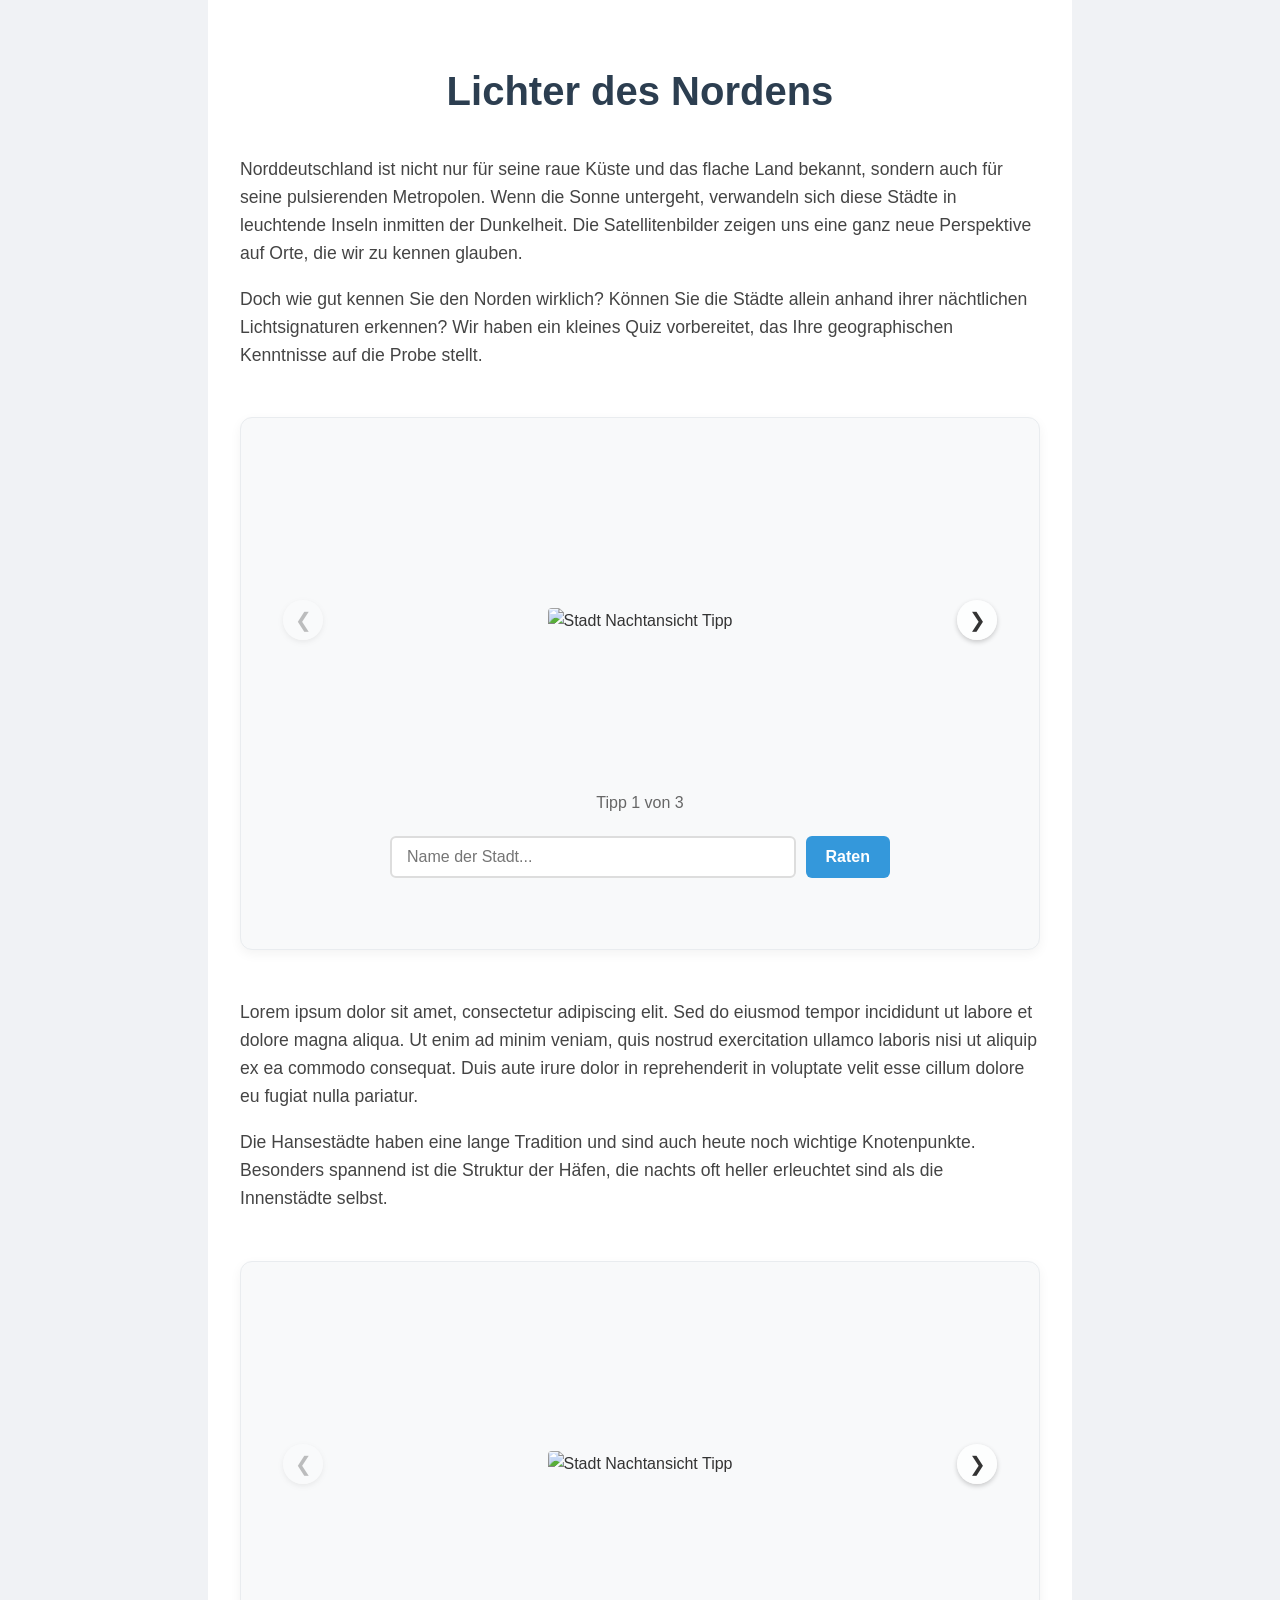
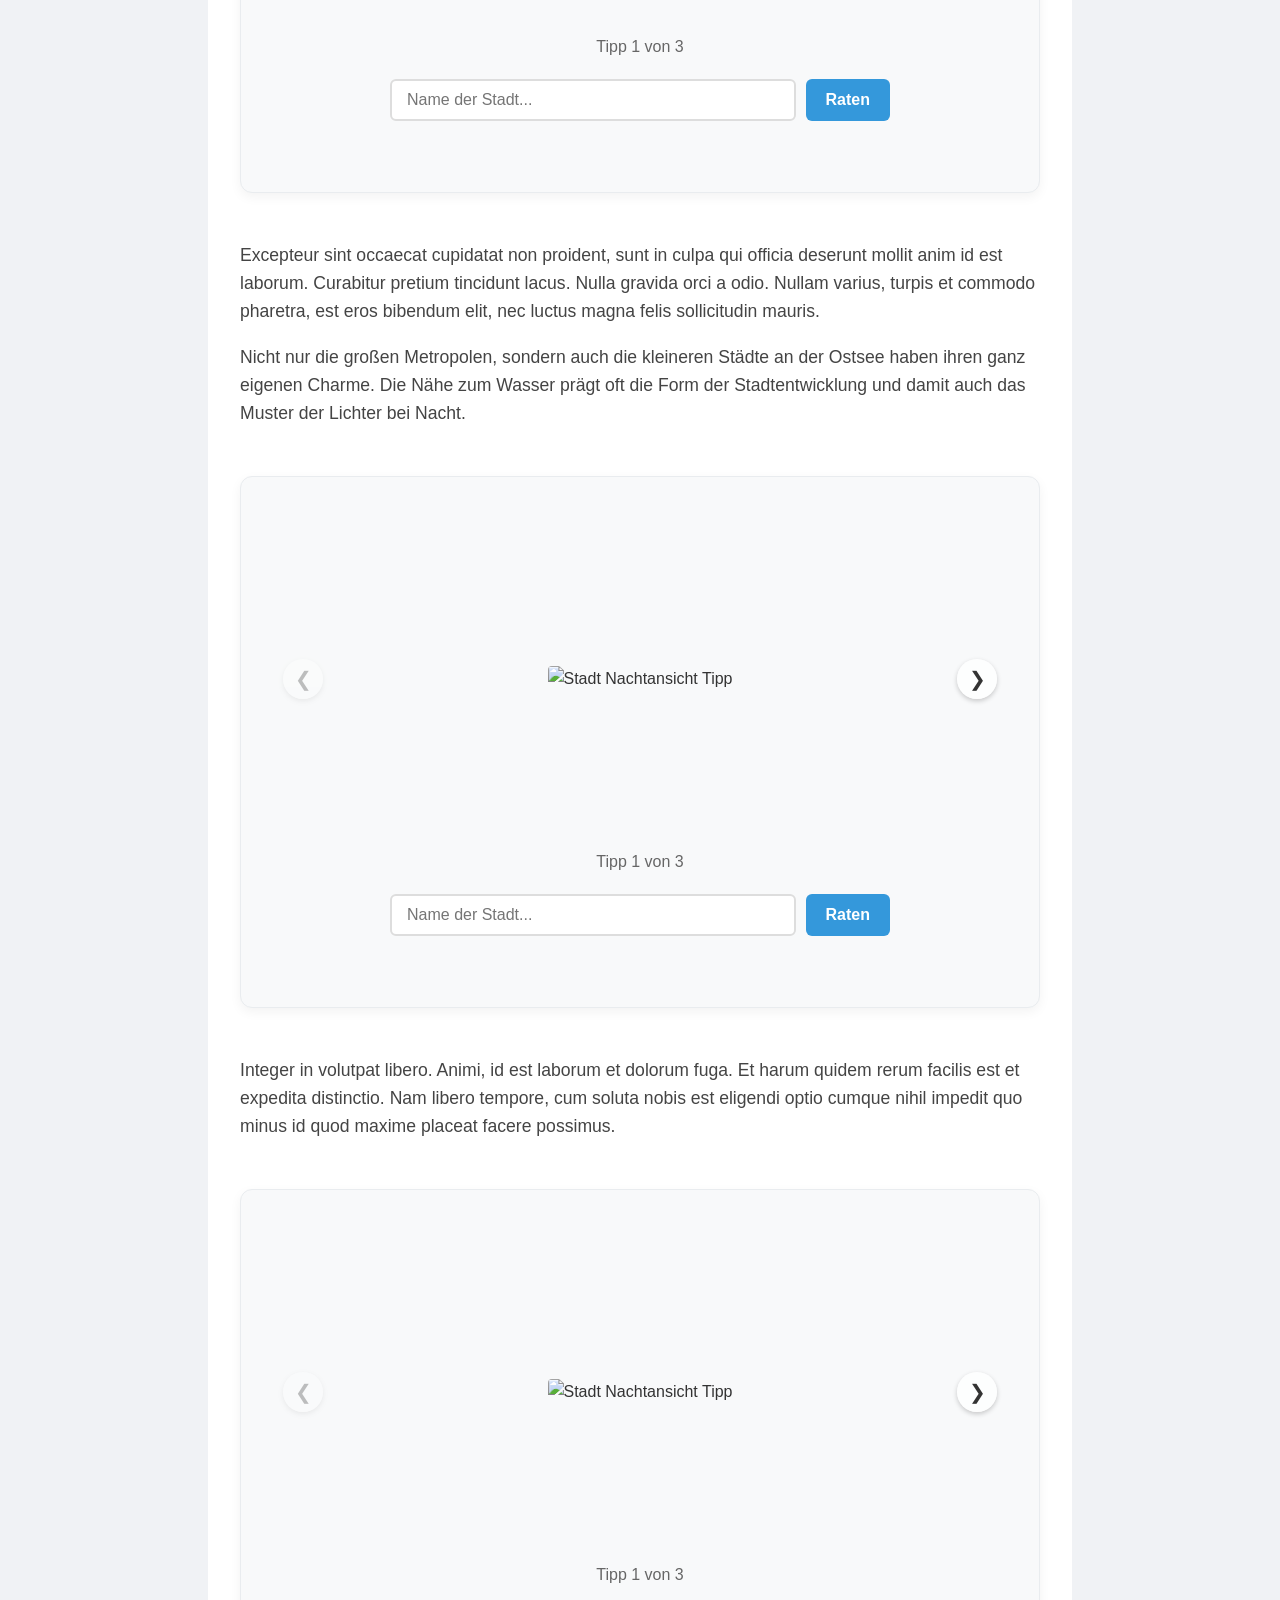
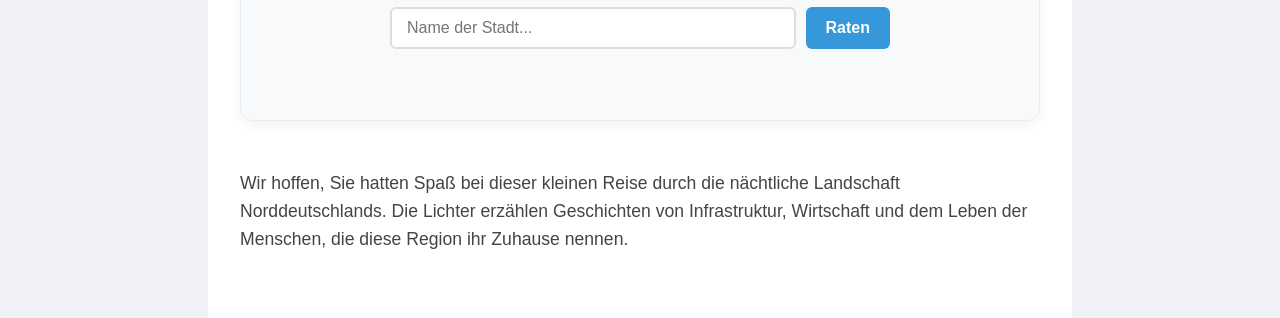
==== docs/index.html @ fc3cdef6 "quiz" ====
<!DOCTYPE html>
<html lang="de">
  <head>
    <meta charset="UTF-8" />
    <meta name="viewport" content="width=device-width, initial-scale=1.0" />
    <title>Norddeutschland bei Nacht: Ein Quiz</title>
    <link rel="stylesheet" href="quiz.css" />
  </head>
  <body>
    <div class="article-container">
      <h1 class="article-title">Lichter des Nordens</h1>

      <div class="article-text">
        <p>
          Norddeutschland ist nicht nur für seine raue Küste und das flache Land
          bekannt, sondern auch für seine pulsierenden Metropolen. Wenn die
          Sonne untergeht, verwandeln sich diese Städte in leuchtende Inseln
          inmitten der Dunkelheit. Die Satellitenbilder zeigen uns eine ganz
          neue Perspektive auf Orte, die wir zu kennen glauben.
        </p>
        <p>
          Doch wie gut kennen Sie den Norden wirklich? Können Sie die Städte
          allein anhand ihrer nächtlichen Lichtsignaturen erkennen? Wir haben
          ein kleines Quiz vorbereitet, das Ihre geographischen Kenntnisse auf
          die Probe stellt.
        </p>
      </div>

      <!-- Quiz 1: Bremen -->
      <div id="quiz-bremen" class="quiz-wrapper"></div>

      <div class="article-text">
        <p>
          Lorem ipsum dolor sit amet, consectetur adipiscing elit. Sed do
          eiusmod tempor incididunt ut labore et dolore magna aliqua. Ut enim ad
          minim veniam, quis nostrud exercitation ullamco laboris nisi ut
          aliquip ex ea commodo consequat. Duis aute irure dolor in
          reprehenderit in voluptate velit esse cillum dolore eu fugiat nulla
          pariatur.
        </p>
        <p>
          Die Hansestädte haben eine lange Tradition und sind auch heute noch
          wichtige Knotenpunkte. Besonders spannend ist die Struktur der Häfen,
          die nachts oft heller erleuchtet sind als die Innenstädte selbst.
        </p>
      </div>

      <!-- Quiz 2: Hamburg -->
      <div id="quiz-hamburg" class="quiz-wrapper"></div>

      <div class="article-text">
        <p>
          Excepteur sint occaecat cupidatat non proident, sunt in culpa qui
          officia deserunt mollit anim id est laborum. Curabitur pretium
          tincidunt lacus. Nulla gravida orci a odio. Nullam varius, turpis et
          commodo pharetra, est eros bibendum elit, nec luctus magna felis
          sollicitudin mauris.
        </p>
        <p>
          Nicht nur die großen Metropolen, sondern auch die kleineren Städte an
          der Ostsee haben ihren ganz eigenen Charme. Die Nähe zum Wasser prägt
          oft die Form der Stadtentwicklung und damit auch das Muster der
          Lichter bei Nacht.
        </p>
      </div>

      <!-- Quiz 3: Lübeck -->
      <div id="quiz-luebeck" class="quiz-wrapper"></div>

      <div class="article-text">
        <p>
          Integer in volutpat libero. Animi, id est laborum et dolorum fuga. Et
          harum quidem rerum facilis est et expedita distinctio. Nam libero
          tempore, cum soluta nobis est eligendi optio cumque nihil impedit quo
          minus id quod maxime placeat facere possimus.
        </p>
      </div>

      <!-- Quiz 4: Kiel -->
      <div id="quiz-kiel" class="quiz-wrapper"></div>

      <div class="article-text">
        <p>
          Wir hoffen, Sie hatten Spaß bei dieser kleinen Reise durch die
          nächtliche Landschaft Norddeutschlands. Die Lichter erzählen
          Geschichten von Infrastruktur, Wirtschaft und dem Leben der Menschen,
          die diese Region ihr Zuhause nennen.
        </p>
      </div>
    </div>

    <script src="quiz.js"></script>
    <script>
      // Initialize quizzes
      document.addEventListener("DOMContentLoaded", () => {
        // Bremen
        new CityQuiz("quiz-bremen", "Bremen", [
          "https://raw.githubusercontent.com/RobinKohrs/nightlights/refs/heads/main/graphic_output/bremen/bremen_0.png",
          "https://raw.githubusercontent.com/RobinKohrs/nightlights/refs/heads/main/graphic_output/bremen/bremen_1.png",
          "https://raw.githubusercontent.com/RobinKohrs/nightlights/refs/heads/main/graphic_output/bremen/bremen_2.png",
        ]);

        // Hamburg
        new CityQuiz("quiz-hamburg", "Hamburg", [
          "https://raw.githubusercontent.com/RobinKohrs/nightlights/refs/heads/main/graphic_output/hamburg/hamburg_0.png",
          "https://raw.githubusercontent.com/RobinKohrs/nightlights/refs/heads/main/graphic_output/hamburg/hamburg_1.png",
          "https://raw.githubusercontent.com/RobinKohrs/nightlights/refs/heads/main/graphic_output/hamburg/hamburg_2.png",
        ]);

        // Lübeck
        new CityQuiz("quiz-luebeck", "Lübeck", [
          "https://raw.githubusercontent.com/RobinKohrs/nightlights/refs/heads/main/graphic_output/lübeck/lübeck_0.png",
          "https://raw.githubusercontent.com/RobinKohrs/nightlights/refs/heads/main/graphic_output/lübeck/lübeck_1.png",
          "https://raw.githubusercontent.com/RobinKohrs/nightlights/refs/heads/main/graphic_output/lübeck/lübeck_2.png",
        ]);

        // Kiel
        new CityQuiz("quiz-kiel", "Kiel", [
          "https://raw.githubusercontent.com/RobinKohrs/nightlights/refs/heads/main/graphic_output/kiel/kiel_0.png",
          "https://raw.githubusercontent.com/RobinKohrs/nightlights/refs/heads/main/graphic_output/kiel/kiel_1.png",
          "https://raw.githubusercontent.com/RobinKohrs/nightlights/refs/heads/main/graphic_output/kiel/kiel_2.png",
        ]);
      });
    </script>
  </body>
</html>
---- docs/quiz.css ----
body {
    font-family: -apple-system, BlinkMacSystemFont, "Segoe UI", Roboto, Helvetica, Arial, sans-serif;
    background-color: #f0f2f5;
    margin: 0;
    color: #333;
    line-height: 1.6;
}

/* Article Layout */
.article-container {
    max-width: 800px;
    margin: 0 auto;
    padding: 2rem;
    background: white;
    min-height: 100vh;
}

h1.article-title {
    font-size: 2.5rem;
    color: #2c3e50;
    margin-bottom: 2rem;
    text-align: center;
}

.article-text {
    margin: 2rem 0;
    font-size: 1.1rem;
    color: #444;
}

/* Quiz Component */
.quiz-wrapper {
    margin: 3rem 0;
    background: #f8f9fa;
    padding: 2rem;
    border-radius: 12px;
    box-shadow: 0 4px 12px rgba(0, 0, 0, 0.05);
    text-align: center;
    border: 1px solid #e9ecef;
}

.quiz-inner h3 {
    margin-top: 0;
    color: #2c3e50;
}

.image-container {
    margin: 20px auto;
    position: relative;
    min-height: 300px;
    display: flex;
    justify-content: center;
    align-items: center;
    border-radius: 8px;
    overflow: hidden;
}

.city-image {
    max-width: 100%;
    max-height: 400px;
    border-radius: 4px;
    transition: opacity 0.3s ease;
}

/* Navigation Arrows */
.nav-arrow {
    position: absolute;
    top: 50%;
    transform: translateY(-50%);
    background: rgba(255, 255, 255, 0.8);
    border: none;
    border-radius: 50%;
    width: 40px;
    height: 40px;
    font-size: 20px;
    color: #333;
    cursor: pointer;
    box-shadow: 0 2px 5px rgba(0,0,0,0.2);
    display: flex;
    align-items: center;
    justify-content: center;
    transition: background-color 0.2s, transform 0.1s;
    z-index: 5;
}

.nav-arrow:hover {
    background: white;
    transform: translateY(-50%) scale(1.1);
}

.nav-arrow:active {
    transform: translateY(-50%) scale(0.95);
}

.prev-hint-btn {
    left: 10px;
}

.next-hint-btn {
    right: 10px;
}

.hint-counter {
    margin: 10px 0 20px;
    color: #666;
    font-weight: 500;
}

.controls {
    display: flex;
    flex-direction: column;
    gap: 15px;
    align-items: center;
    max-width: 500px;
    margin: 0 auto;
}

.input-group {
    display: flex;
    gap: 10px;
    justify-content: center;
    width: 100%;
}

.input-wrapper {
    position: relative;
    flex-grow: 1;
}

input[type="text"].guess-input {
    padding: 10px 15px;
    border: 2px solid #ddd;
    border-radius: 6px;
    font-size: 16px;
    width: 100%;
    box-sizing: border-box;
}

.suggestions-list {
    position: absolute;
    top: 100%;
    left: 0;
    right: 0;
    background: white;
    border: 1px solid #ddd;
    border-top: none;
    border-radius: 0 0 6px 6px;
    list-style: none;
    padding: 0;
    margin: 0;
    z-index: 10;
    box-shadow: 0 4px 6px rgba(0, 0, 0, 0.1);
    max-height: 200px;
    overflow-y: auto;
    text-align: left;
}

.suggestion-item {
    padding: 10px 15px;
    cursor: pointer;
    border-bottom: 1px solid #eee;
}

.suggestion-item:last-child {
    border-bottom: none;
}

.suggestion-item:hover, .suggestion-active {
    background-color: #f5f5f5;
}

button.primary {
    padding: 10px 20px;
    border: none;
    border-radius: 6px;
    font-size: 16px;
    cursor: pointer;
    transition: background-color 0.2s;
    font-weight: 600;
    background-color: #3498db;
    color: white;
}

button.primary:hover {
    background-color: #2980b9;
}

button.primary:disabled {
    background-color: #95a5a6;
    cursor: not-allowed;
}

.feedback {
    margin-top: 15px;
    font-weight: bold;
    min-height: 24px;
}

.success {
    color: #27ae60;
}

.error {
    color: #c0392b;
}
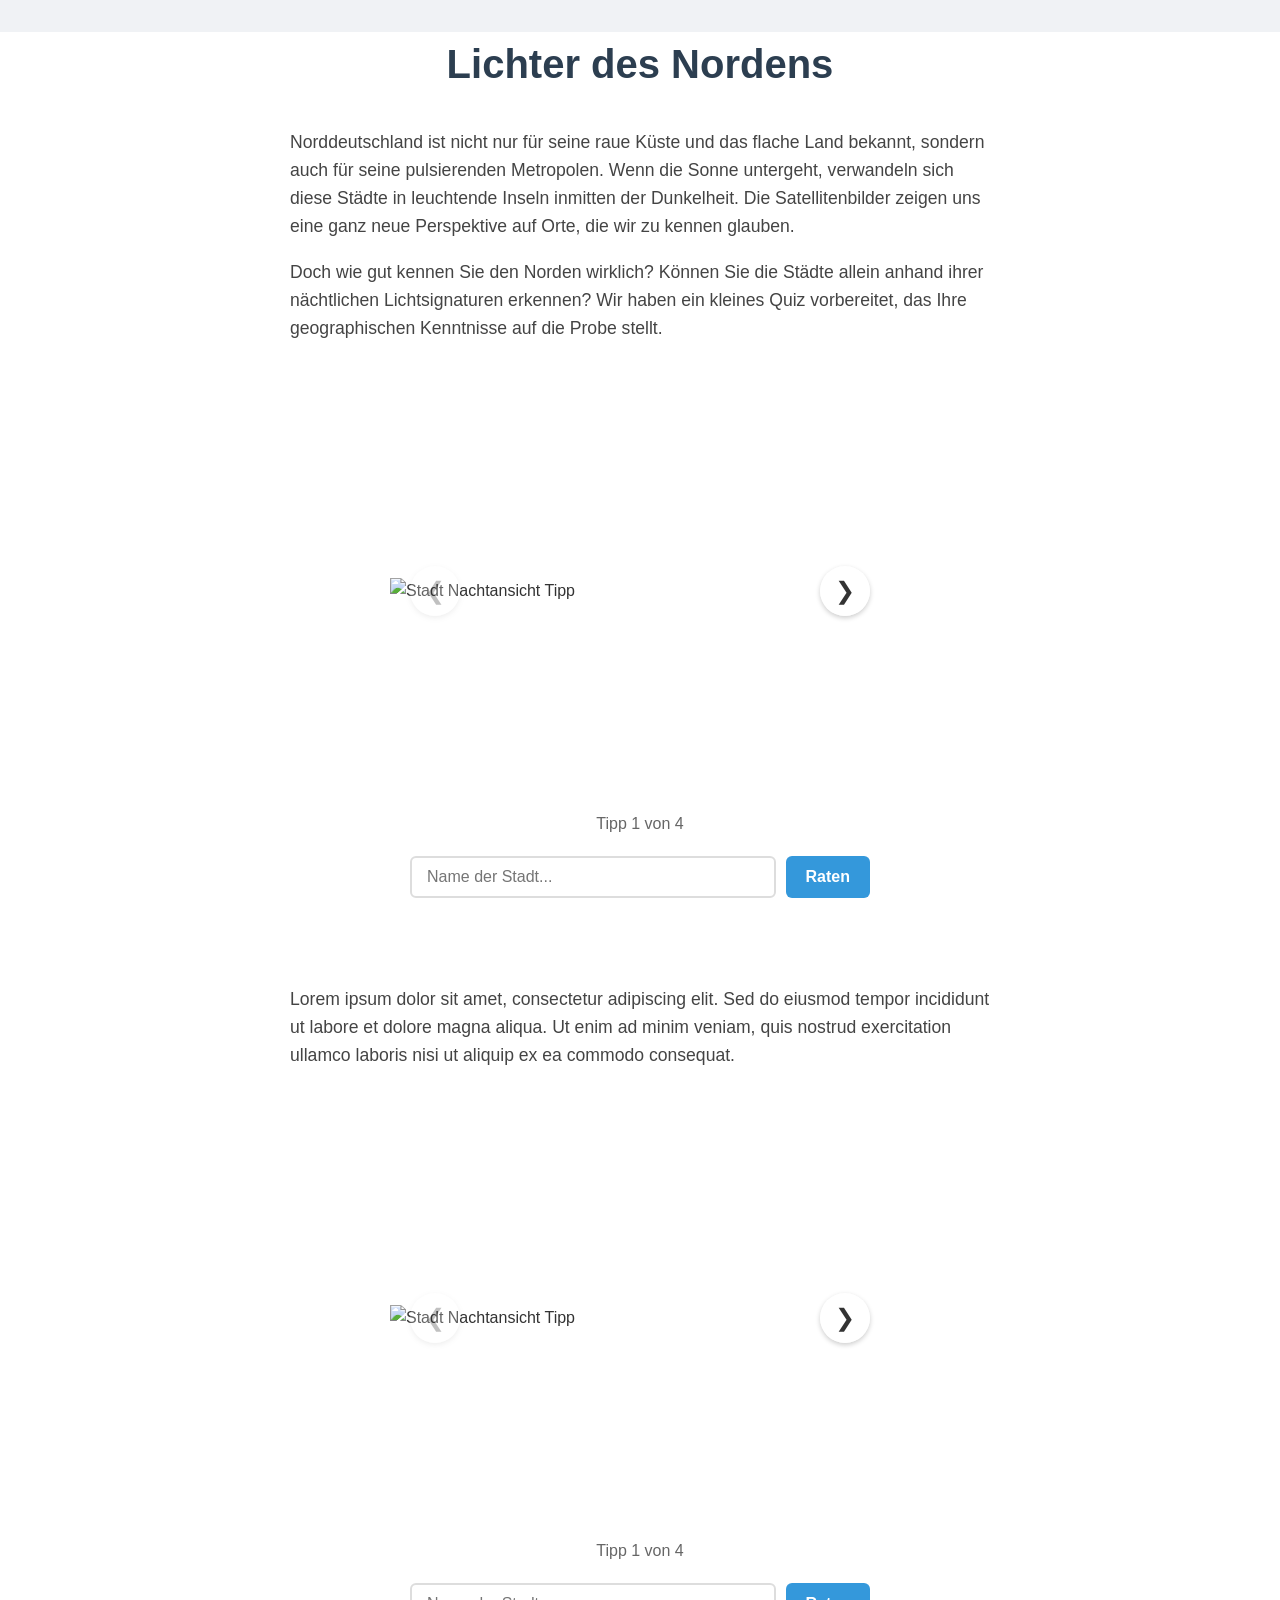
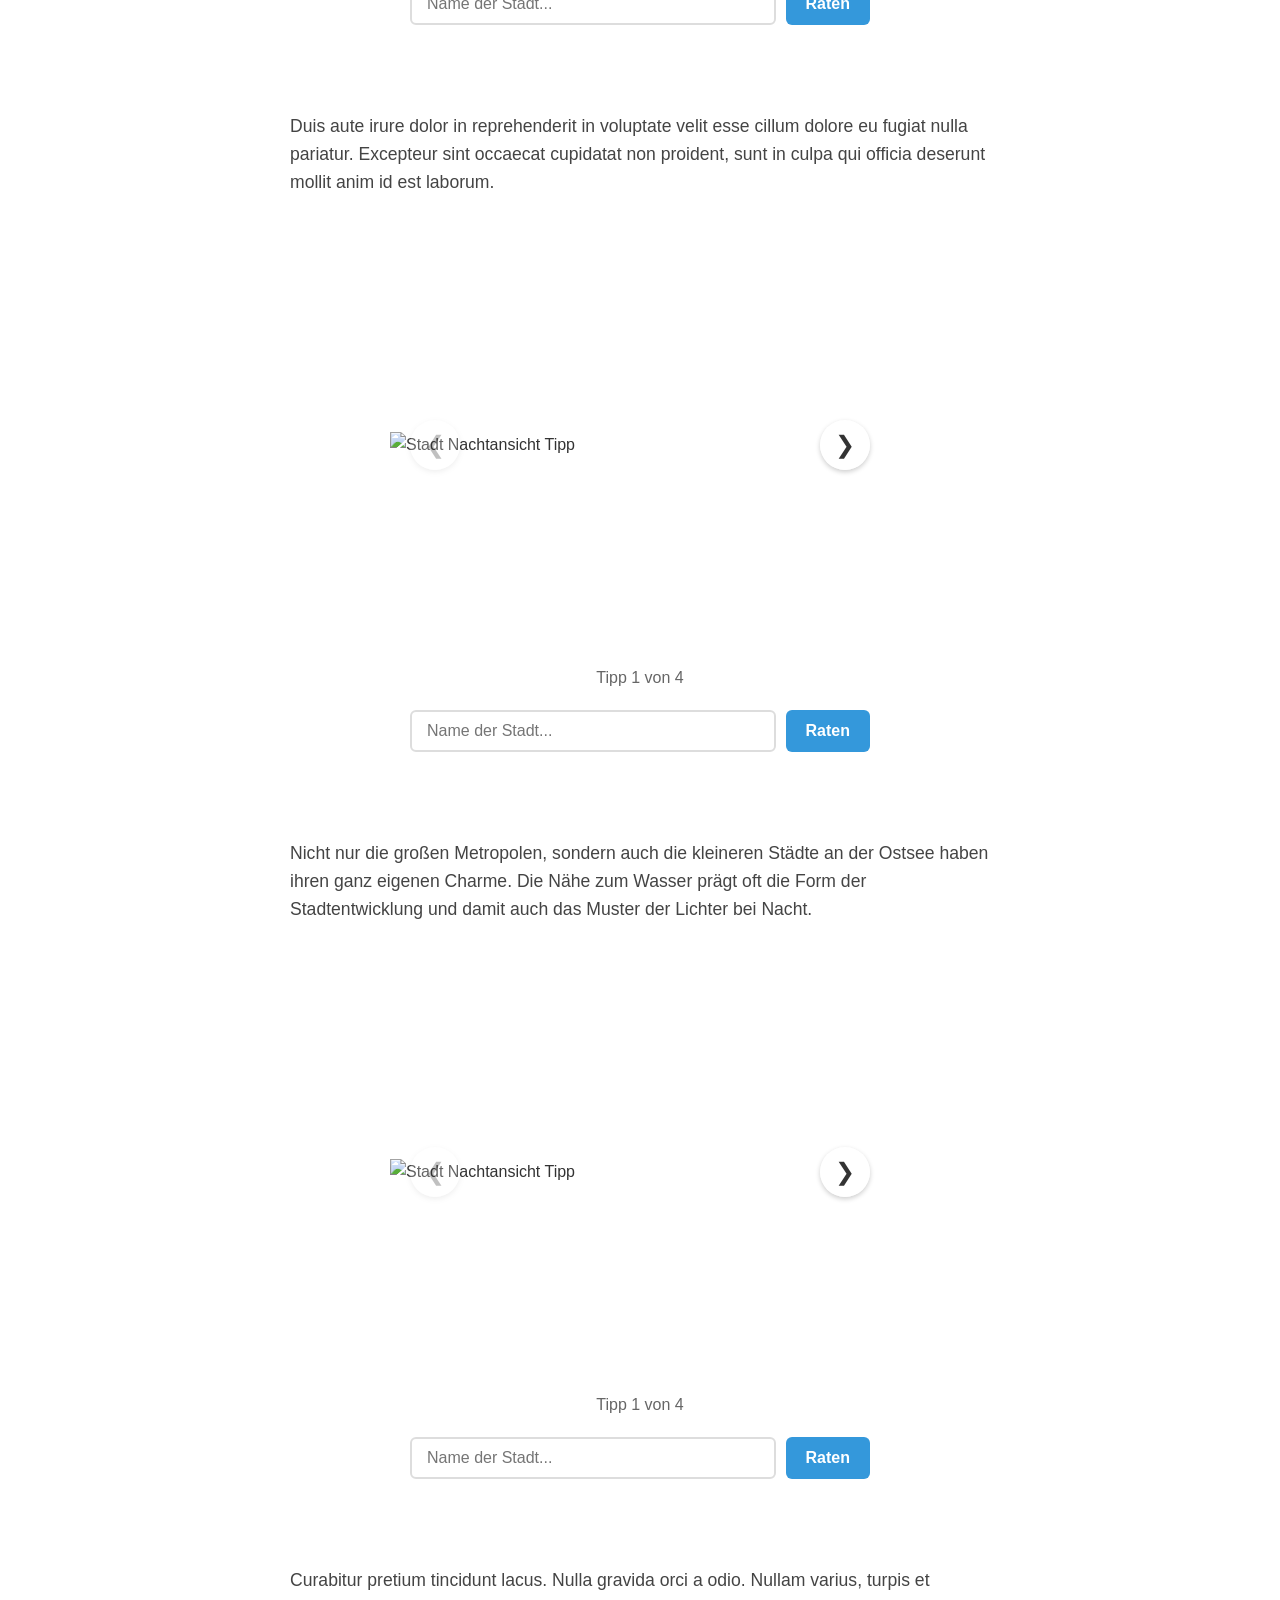
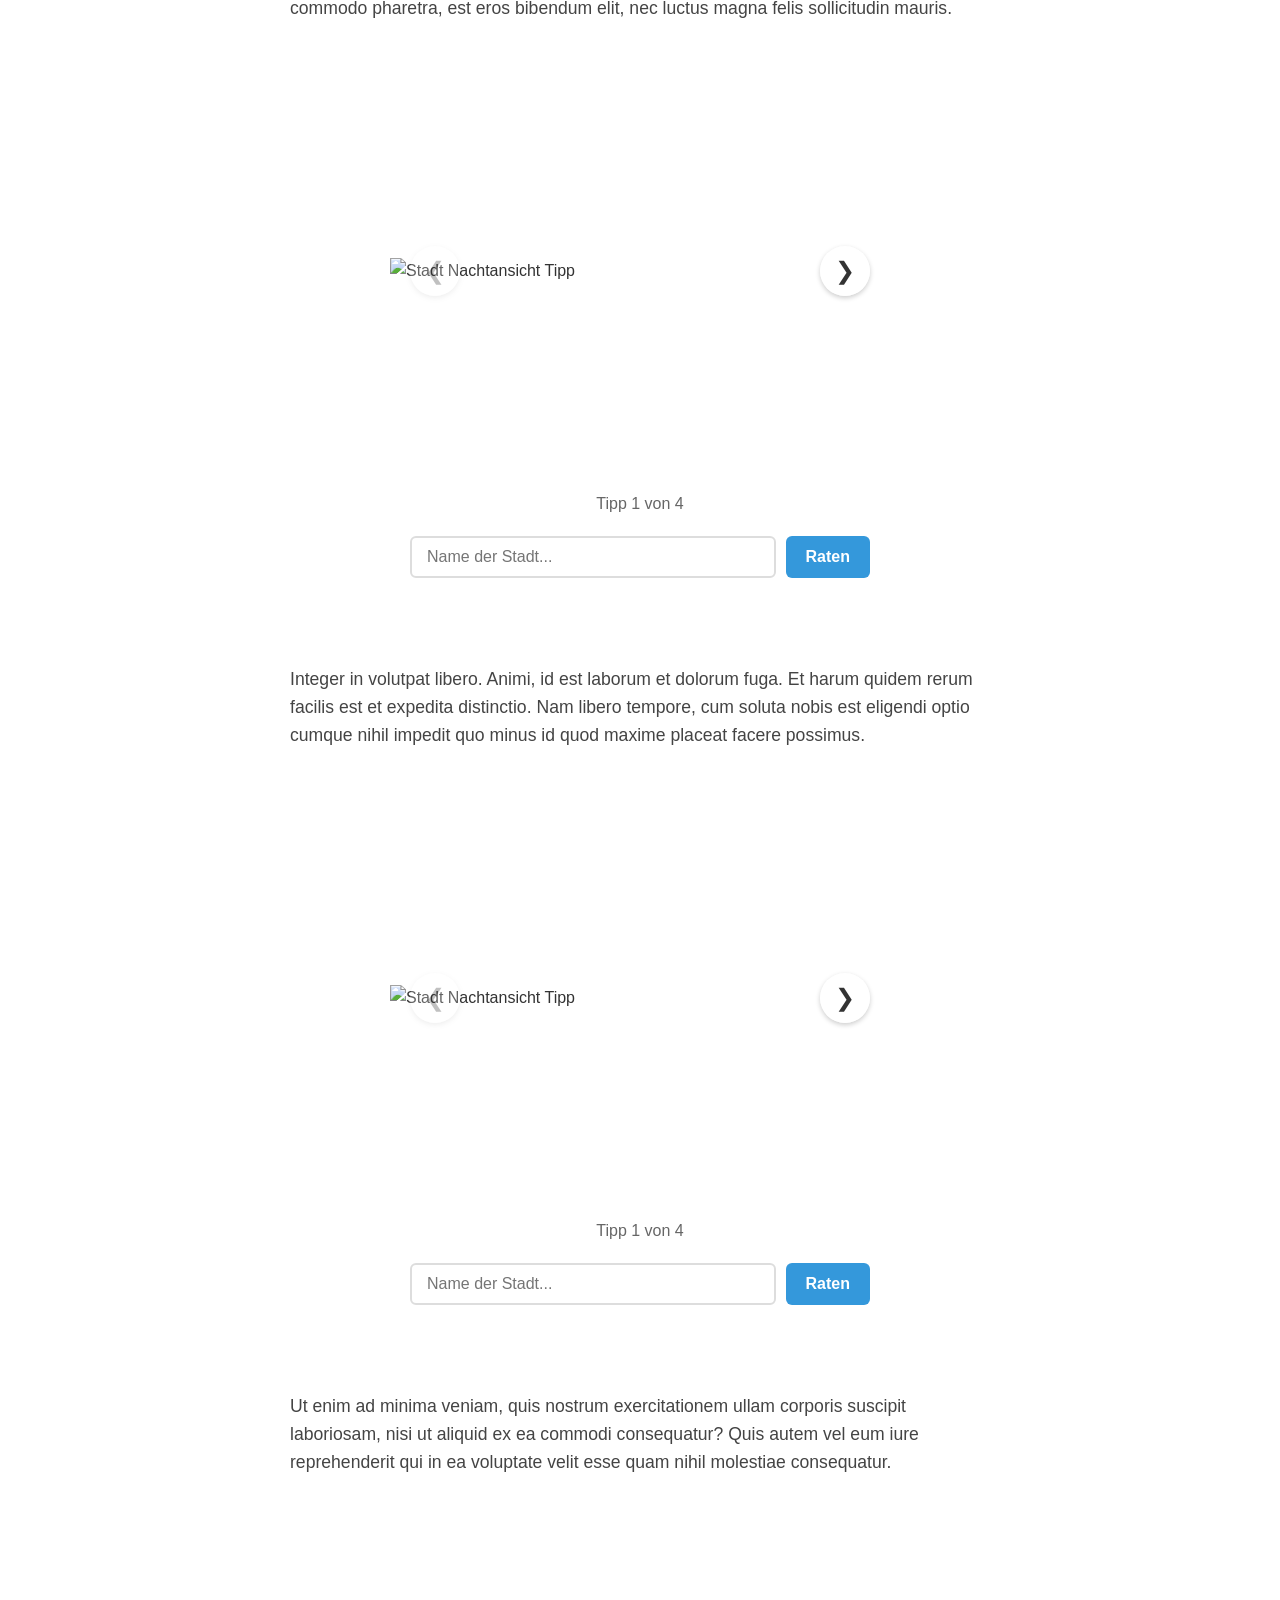
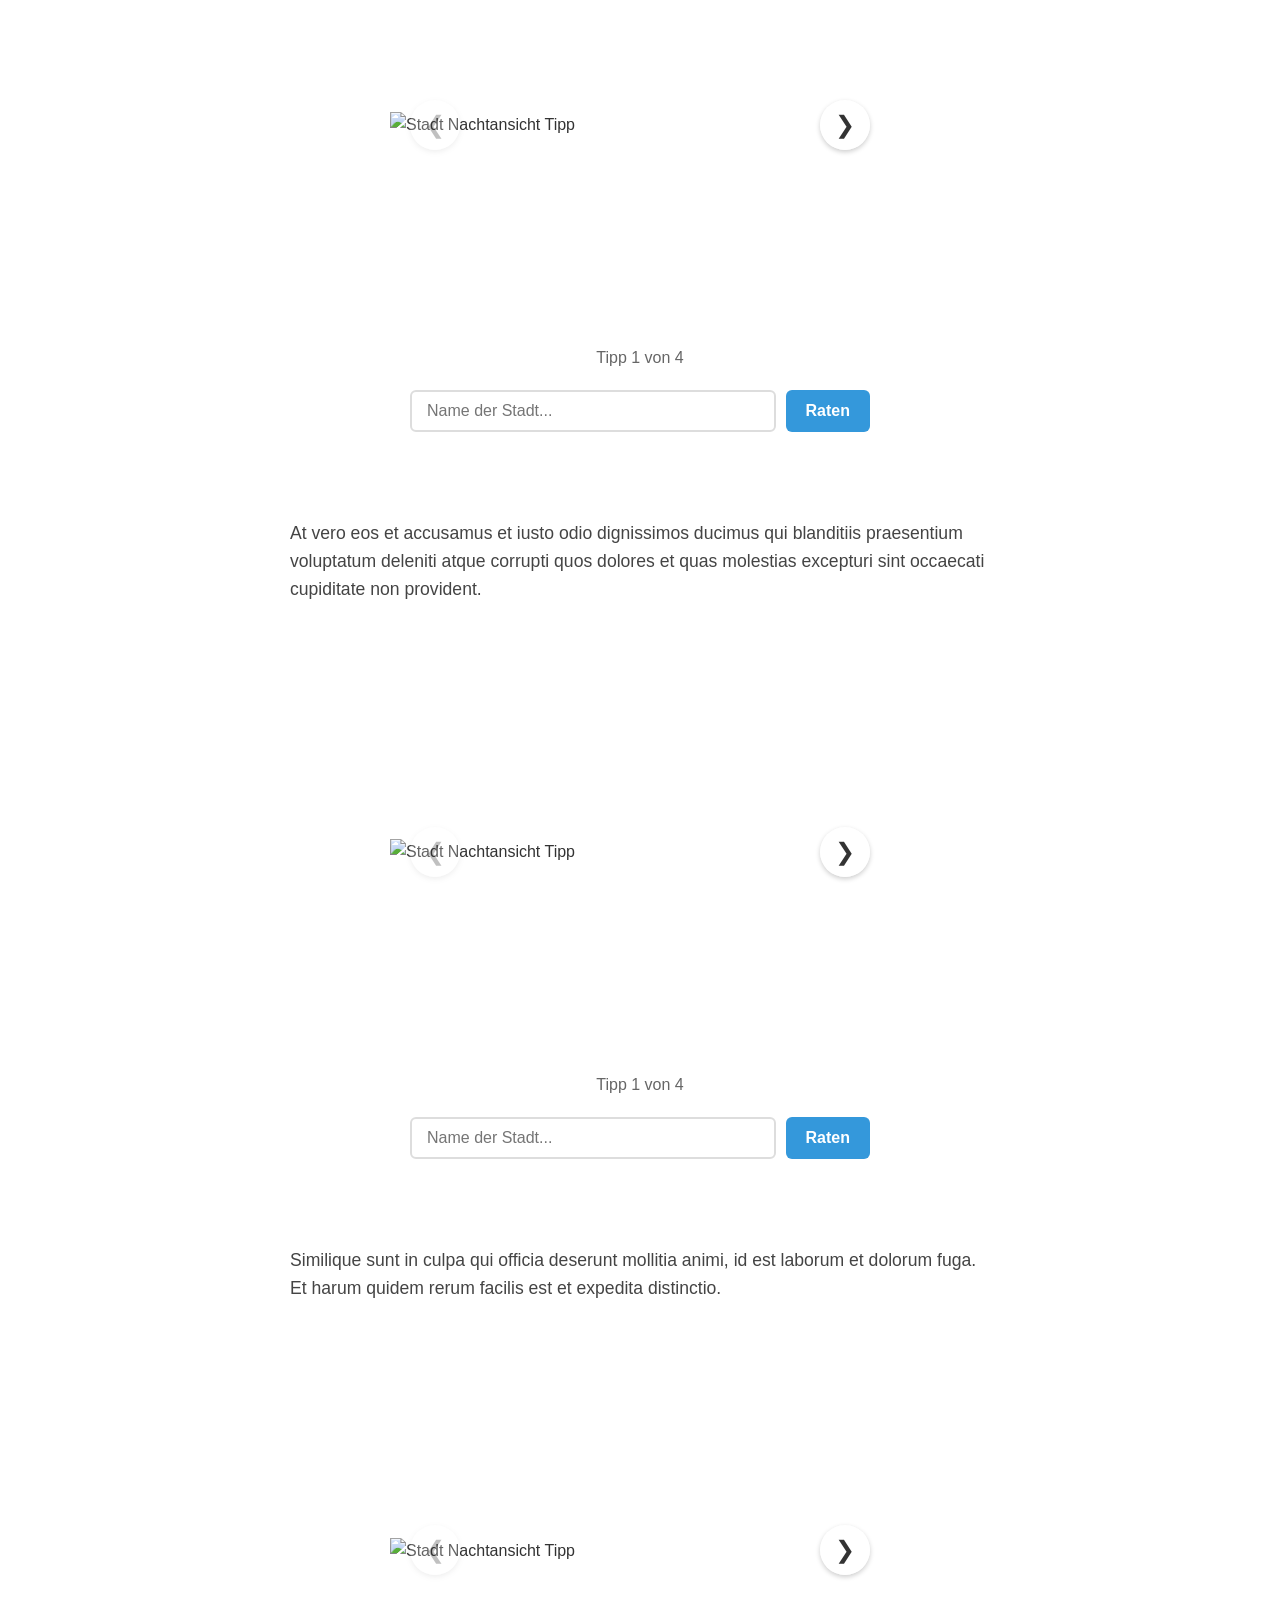
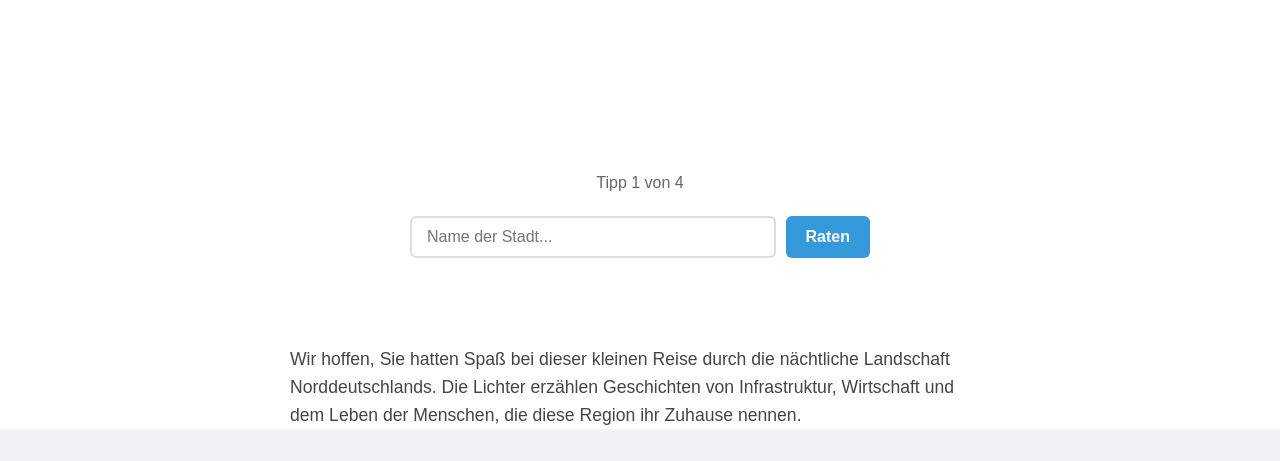
==== commit 7911d173: "no scale image" ====
--- a/docs/index.html
+++ b/docs/index.html
@@ -34,28 +34,26 @@
           Lorem ipsum dolor sit amet, consectetur adipiscing elit. Sed do
           eiusmod tempor incididunt ut labore et dolore magna aliqua. Ut enim ad
           minim veniam, quis nostrud exercitation ullamco laboris nisi ut
-          aliquip ex ea commodo consequat. Duis aute irure dolor in
-          reprehenderit in voluptate velit esse cillum dolore eu fugiat nulla
-          pariatur.
-        </p>
-        <p>
-          Die Hansestädte haben eine lange Tradition und sind auch heute noch
-          wichtige Knotenpunkte. Besonders spannend ist die Struktur der Häfen,
-          die nachts oft heller erleuchtet sind als die Innenstädte selbst.
-        </p>
-      </div>
-
-      <!-- Quiz 2: Hamburg -->
+          aliquip ex ea commodo consequat.
+        </p>
+      </div>
+
+      <!-- Quiz 2: Bremerhaven -->
+      <div id="quiz-bremerhaven" class="quiz-wrapper"></div>
+
+      <div class="article-text">
+        <p>
+          Duis aute irure dolor in reprehenderit in voluptate velit esse cillum
+          dolore eu fugiat nulla pariatur. Excepteur sint occaecat cupidatat non
+          proident, sunt in culpa qui officia deserunt mollit anim id est
+          laborum.
+        </p>
+      </div>
+
+      <!-- Quiz 3: Hamburg -->
       <div id="quiz-hamburg" class="quiz-wrapper"></div>
 
       <div class="article-text">
-        <p>
-          Excepteur sint occaecat cupidatat non proident, sunt in culpa qui
-          officia deserunt mollit anim id est laborum. Curabitur pretium
-          tincidunt lacus. Nulla gravida orci a odio. Nullam varius, turpis et
-          commodo pharetra, est eros bibendum elit, nec luctus magna felis
-          sollicitudin mauris.
-        </p>
         <p>
           Nicht nur die großen Metropolen, sondern auch die kleineren Städte an
           der Ostsee haben ihren ganz eigenen Charme. Die Nähe zum Wasser prägt
@@ -64,8 +62,19 @@
         </p>
       </div>
 
-      <!-- Quiz 3: Lübeck -->
-      <div id="quiz-luebeck" class="quiz-wrapper"></div>
+      <!-- Quiz 4: Hannover -->
+      <div id="quiz-hannover" class="quiz-wrapper"></div>
+
+      <div class="article-text">
+        <p>
+          Curabitur pretium tincidunt lacus. Nulla gravida orci a odio. Nullam
+          varius, turpis et commodo pharetra, est eros bibendum elit, nec luctus
+          magna felis sollicitudin mauris.
+        </p>
+      </div>
+
+      <!-- Quiz 5: Kiel -->
+      <div id="quiz-kiel" class="quiz-wrapper"></div>
 
       <div class="article-text">
         <p>
@@ -76,8 +85,42 @@
         </p>
       </div>
 
-      <!-- Quiz 4: Kiel -->
-      <div id="quiz-kiel" class="quiz-wrapper"></div>
+      <!-- Quiz 6: Magdeburg -->
+      <div id="quiz-magdeburg" class="quiz-wrapper"></div>
+
+      <div class="article-text">
+        <p>
+          Ut enim ad minima veniam, quis nostrum exercitationem ullam corporis
+          suscipit laboriosam, nisi ut aliquid ex ea commodi consequatur? Quis
+          autem vel eum iure reprehenderit qui in ea voluptate velit esse quam
+          nihil molestiae consequatur.
+        </p>
+      </div>
+
+      <!-- Quiz 7: Rostock -->
+      <div id="quiz-rostock" class="quiz-wrapper"></div>
+
+      <div class="article-text">
+        <p>
+          At vero eos et accusamus et iusto odio dignissimos ducimus qui
+          blanditiis praesentium voluptatum deleniti atque corrupti quos dolores
+          et quas molestias excepturi sint occaecati cupiditate non provident.
+        </p>
+      </div>
+
+      <!-- Quiz 8: Schwerin -->
+      <div id="quiz-schwerin" class="quiz-wrapper"></div>
+
+      <div class="article-text">
+        <p>
+          Similique sunt in culpa qui officia deserunt mollitia animi, id est
+          laborum et dolorum fuga. Et harum quidem rerum facilis est et expedita
+          distinctio.
+        </p>
+      </div>
+
+      <!-- Quiz 9: Sylt -->
+      <div id="quiz-sylt" class="quiz-wrapper"></div>
 
       <div class="article-text">
         <p>
@@ -98,6 +141,15 @@
           "https://raw.githubusercontent.com/RobinKohrs/nightlights/refs/heads/main/graphic_output/bremen/bremen_0.png",
           "https://raw.githubusercontent.com/RobinKohrs/nightlights/refs/heads/main/graphic_output/bremen/bremen_1.png",
           "https://raw.githubusercontent.com/RobinKohrs/nightlights/refs/heads/main/graphic_output/bremen/bremen_2.png",
+          "https://raw.githubusercontent.com/RobinKohrs/nightlights/refs/heads/main/graphic_output/bremen/bremen_3.png",
+        ]);
+
+        // Bremerhaven
+        new CityQuiz("quiz-bremerhaven", "Bremerhaven", [
+          "https://raw.githubusercontent.com/RobinKohrs/nightlights/refs/heads/main/graphic_output/bremerhaven/bremerhaven_0.png",
+          "https://raw.githubusercontent.com/RobinKohrs/nightlights/refs/heads/main/graphic_output/bremerhaven/bremerhaven_1.png",
+          "https://raw.githubusercontent.com/RobinKohrs/nightlights/refs/heads/main/graphic_output/bremerhaven/bremerhaven_2.png",
+          "https://raw.githubusercontent.com/RobinKohrs/nightlights/refs/heads/main/graphic_output/bremerhaven/bremerhaven_3.png",
         ]);
 
         // Hamburg
@@ -105,13 +157,15 @@
           "https://raw.githubusercontent.com/RobinKohrs/nightlights/refs/heads/main/graphic_output/hamburg/hamburg_0.png",
           "https://raw.githubusercontent.com/RobinKohrs/nightlights/refs/heads/main/graphic_output/hamburg/hamburg_1.png",
           "https://raw.githubusercontent.com/RobinKohrs/nightlights/refs/heads/main/graphic_output/hamburg/hamburg_2.png",
-        ]);
-
-        // Lübeck
-        new CityQuiz("quiz-luebeck", "Lübeck", [
-          "https://raw.githubusercontent.com/RobinKohrs/nightlights/refs/heads/main/graphic_output/lübeck/lübeck_0.png",
-          "https://raw.githubusercontent.com/RobinKohrs/nightlights/refs/heads/main/graphic_output/lübeck/lübeck_1.png",
-          "https://raw.githubusercontent.com/RobinKohrs/nightlights/refs/heads/main/graphic_output/lübeck/lübeck_2.png",
+          "https://raw.githubusercontent.com/RobinKohrs/nightlights/refs/heads/main/graphic_output/hamburg/hamburg_3.png",
+        ]);
+
+        // Hannover
+        new CityQuiz("quiz-hannover", "Hannover", [
+          "https://raw.githubusercontent.com/RobinKohrs/nightlights/refs/heads/main/graphic_output/hannover/hannover_0.png",
+          "https://raw.githubusercontent.com/RobinKohrs/nightlights/refs/heads/main/graphic_output/hannover/hannover_1.png",
+          "https://raw.githubusercontent.com/RobinKohrs/nightlights/refs/heads/main/graphic_output/hannover/hannover_2.png",
+          "https://raw.githubusercontent.com/RobinKohrs/nightlights/refs/heads/main/graphic_output/hannover/hannover_3.png",
         ]);
 
         // Kiel
@@ -119,6 +173,39 @@
           "https://raw.githubusercontent.com/RobinKohrs/nightlights/refs/heads/main/graphic_output/kiel/kiel_0.png",
           "https://raw.githubusercontent.com/RobinKohrs/nightlights/refs/heads/main/graphic_output/kiel/kiel_1.png",
           "https://raw.githubusercontent.com/RobinKohrs/nightlights/refs/heads/main/graphic_output/kiel/kiel_2.png",
+          "https://raw.githubusercontent.com/RobinKohrs/nightlights/refs/heads/main/graphic_output/kiel/kiel_3.png",
+        ]);
+
+        // Magdeburg
+        new CityQuiz("quiz-magdeburg", "Magdeburg", [
+          "https://raw.githubusercontent.com/RobinKohrs/nightlights/refs/heads/main/graphic_output/magdeburg/magdeburg_0.png",
+          "https://raw.githubusercontent.com/RobinKohrs/nightlights/refs/heads/main/graphic_output/magdeburg/magdeburg_1.png",
+          "https://raw.githubusercontent.com/RobinKohrs/nightlights/refs/heads/main/graphic_output/magdeburg/magdeburg_2.png",
+          "https://raw.githubusercontent.com/RobinKohrs/nightlights/refs/heads/main/graphic_output/magdeburg/magdeburg_3.png",
+        ]);
+
+        // Rostock
+        new CityQuiz("quiz-rostock", "Rostock", [
+          "https://raw.githubusercontent.com/RobinKohrs/nightlights/refs/heads/main/graphic_output/rostock/rostock_0.png",
+          "https://raw.githubusercontent.com/RobinKohrs/nightlights/refs/heads/main/graphic_output/rostock/rostock_1.png",
+          "https://raw.githubusercontent.com/RobinKohrs/nightlights/refs/heads/main/graphic_output/rostock/rostock_2.png",
+          "https://raw.githubusercontent.com/RobinKohrs/nightlights/refs/heads/main/graphic_output/rostock/rostock_3.png",
+        ]);
+
+        // Schwerin
+        new CityQuiz("quiz-schwerin", "Schwerin", [
+          "https://raw.githubusercontent.com/RobinKohrs/nightlights/refs/heads/main/graphic_output/schwerin/schwerin_0.png",
+          "https://raw.githubusercontent.com/RobinKohrs/nightlights/refs/heads/main/graphic_output/schwerin/schwerin_1.png",
+          "https://raw.githubusercontent.com/RobinKohrs/nightlights/refs/heads/main/graphic_output/schwerin/schwerin_2.png",
+          "https://raw.githubusercontent.com/RobinKohrs/nightlights/refs/heads/main/graphic_output/schwerin/schwerin_3.png",
+        ]);
+
+        // Sylt
+        new CityQuiz("quiz-sylt", "Sylt", [
+          "https://raw.githubusercontent.com/RobinKohrs/nightlights/refs/heads/main/graphic_output/sylt/sylt_0.png",
+          "https://raw.githubusercontent.com/RobinKohrs/nightlights/refs/heads/main/graphic_output/sylt/sylt_1.png",
+          "https://raw.githubusercontent.com/RobinKohrs/nightlights/refs/heads/main/graphic_output/sylt/sylt_2.png",
+          "https://raw.githubusercontent.com/RobinKohrs/nightlights/refs/heads/main/graphic_output/sylt/sylt_3.png",
         ]);
       });
     </script>
--- a/docs/quiz.css
+++ b/docs/quiz.css
@@ -4,13 +4,15 @@
     margin: 0;
     color: #333;
     line-height: 1.6;
-}
-
-/* Article Layout */
+    overflow-x: hidden;
+}
+
+/* Article Layout - Text constrained to 700px */
 .article-container {
-    max-width: 800px;
-    margin: 0 auto;
-    padding: 2rem;
+    width: 100%;
+    max-width: 100%;
+    margin: 0;
+    padding: 0;
     background: white;
     min-height: 100vh;
 }
@@ -18,47 +20,72 @@
 h1.article-title {
     font-size: 2.5rem;
     color: #2c3e50;
+    margin-top: 2rem;
     margin-bottom: 2rem;
     text-align: center;
+    max-width: 700px;
+    margin-left: auto;
+    margin-right: auto;
+    padding: 0 1rem;
 }
 
 .article-text {
-    margin: 2rem 0;
+    margin: 2rem auto;
     font-size: 1.1rem;
     color: #444;
+    max-width: 700px; /* Strictly enforce text width */
+    padding: 0 1rem;
 }
 
 /* Quiz Component */
 .quiz-wrapper {
-    margin: 3rem 0;
-    background: #f8f9fa;
-    padding: 2rem;
-    border-radius: 12px;
-    box-shadow: 0 4px 12px rgba(0, 0, 0, 0.05);
-    text-align: center;
-    border: 1px solid #e9ecef;
+    margin: 3rem auto;
+    padding: 0;
+    border: none;
+    box-shadow: none;
+    background: transparent;
+    width: 100%;
+    max-width: 500px; /* Capped at 600px */
+}
+
+/* Media Query for small screens */
+@media (max-width: 600px) {
+    .quiz-wrapper {
+        max-width: 100%;
+    }
+}
+
+.quiz-inner {
+    width: 100%;
+    margin: 0;
+    padding: 0;
 }
 
 .quiz-inner h3 {
     margin-top: 0;
     color: #2c3e50;
+    text-align: center;
 }
 
 .image-container {
-    margin: 20px auto;
+    margin: 0 auto;
     position: relative;
-    min-height: 300px;
+    width: 100%;
+    min-height: 400px;
     display: flex;
     justify-content: center;
     align-items: center;
-    border-radius: 8px;
+    border-radius: 0;
     overflow: hidden;
+    background: transparent; /* No background */
 }
 
 .city-image {
-    max-width: 100%;
-    max-height: 400px;
-    border-radius: 4px;
+    width: 100%;
+    height: auto;
+    object-fit: cover;
+    display: block;
+    border-radius: 0;
     transition: opacity 0.3s ease;
 }
 
@@ -70,9 +97,9 @@
     background: rgba(255, 255, 255, 0.8);
     border: none;
     border-radius: 50%;
-    width: 40px;
-    height: 40px;
-    font-size: 20px;
+    width: 50px;
+    height: 50px;
+    font-size: 24px;
     color: #333;
     cursor: pointer;
     box-shadow: 0 2px 5px rgba(0,0,0,0.2);
@@ -93,11 +120,19 @@
 }
 
 .prev-hint-btn {
-    left: 10px;
+    left: 20px;
 }
 
 .next-hint-btn {
-    right: 10px;
+    right: 20px;
+}
+
+/* Controls Container */
+.quiz-controls-container {
+    max-width: 600px;
+    margin: 20px auto;
+    padding: 0 20px;
+    text-align: center;
 }
 
 .hint-counter {
@@ -111,8 +146,7 @@
     flex-direction: column;
     gap: 15px;
     align-items: center;
-    max-width: 500px;
-    margin: 0 auto;
+    width: 100%;
 }
 
 .input-group {
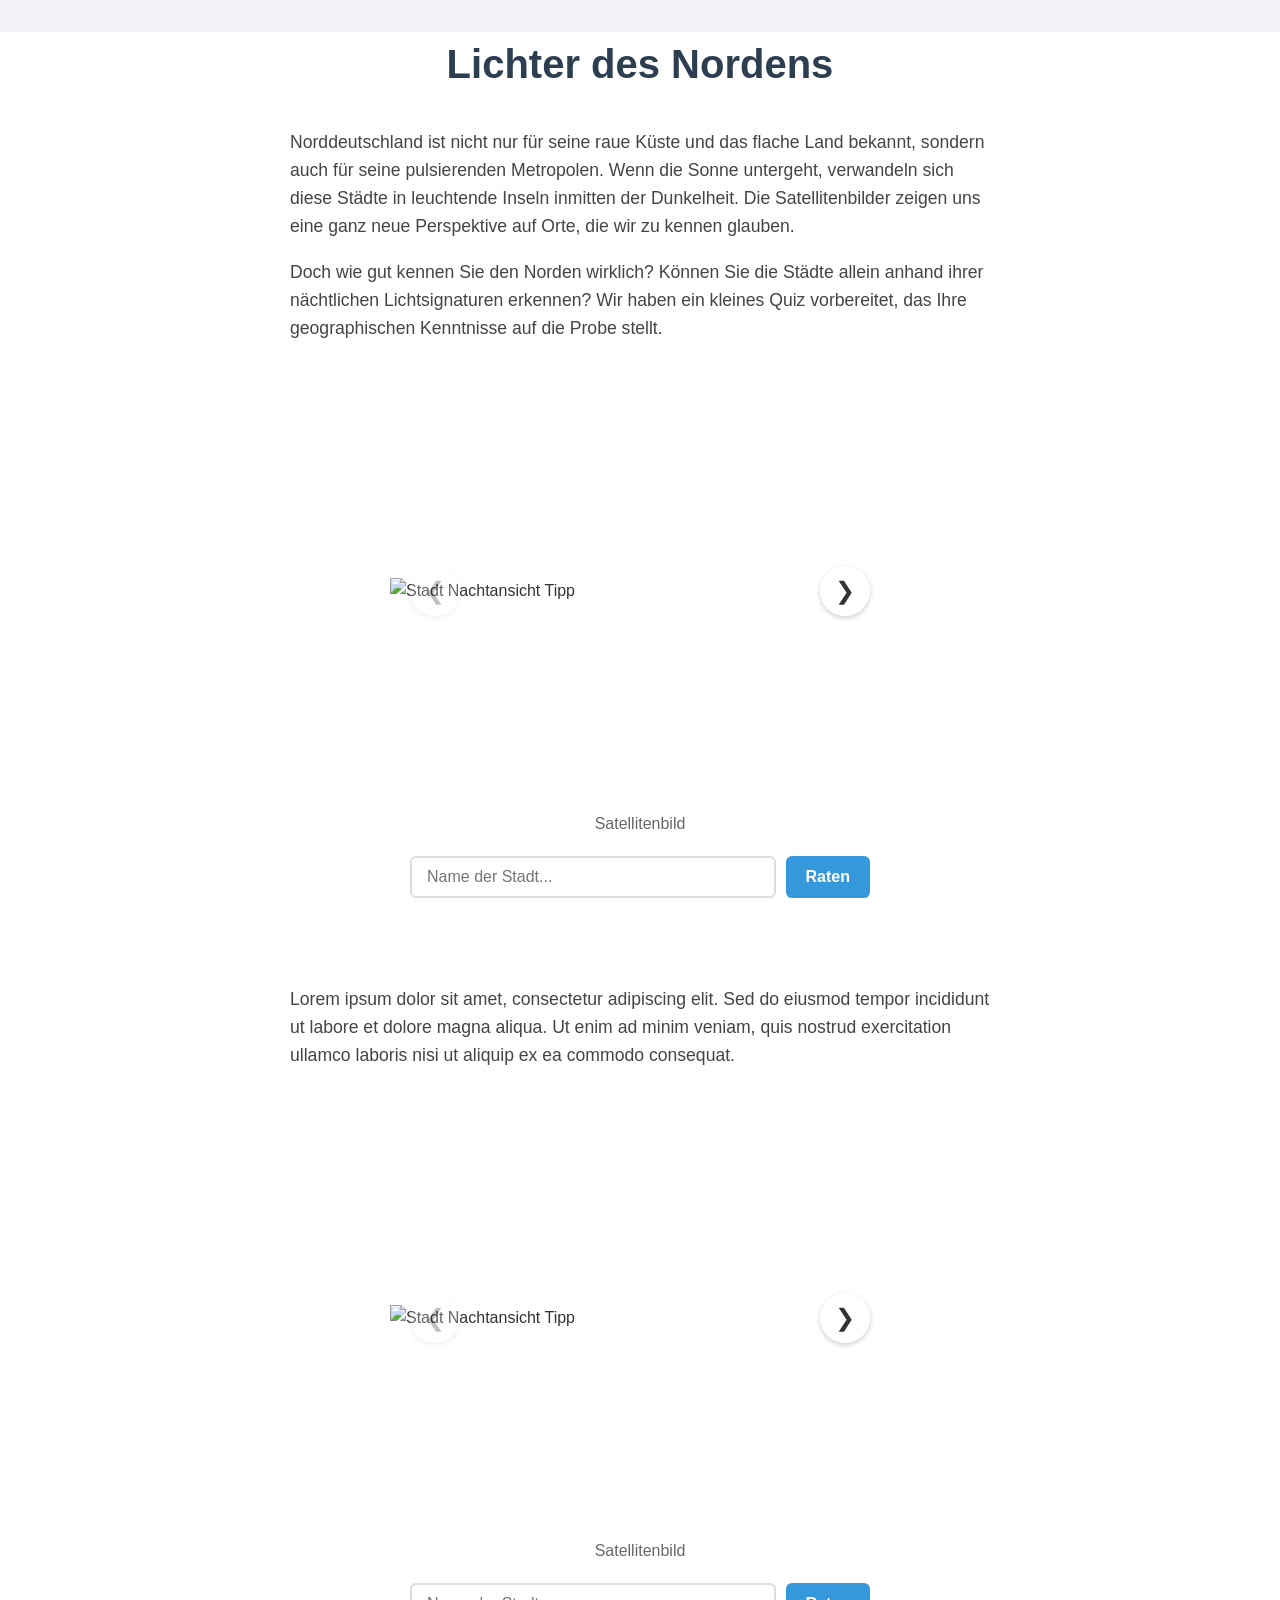
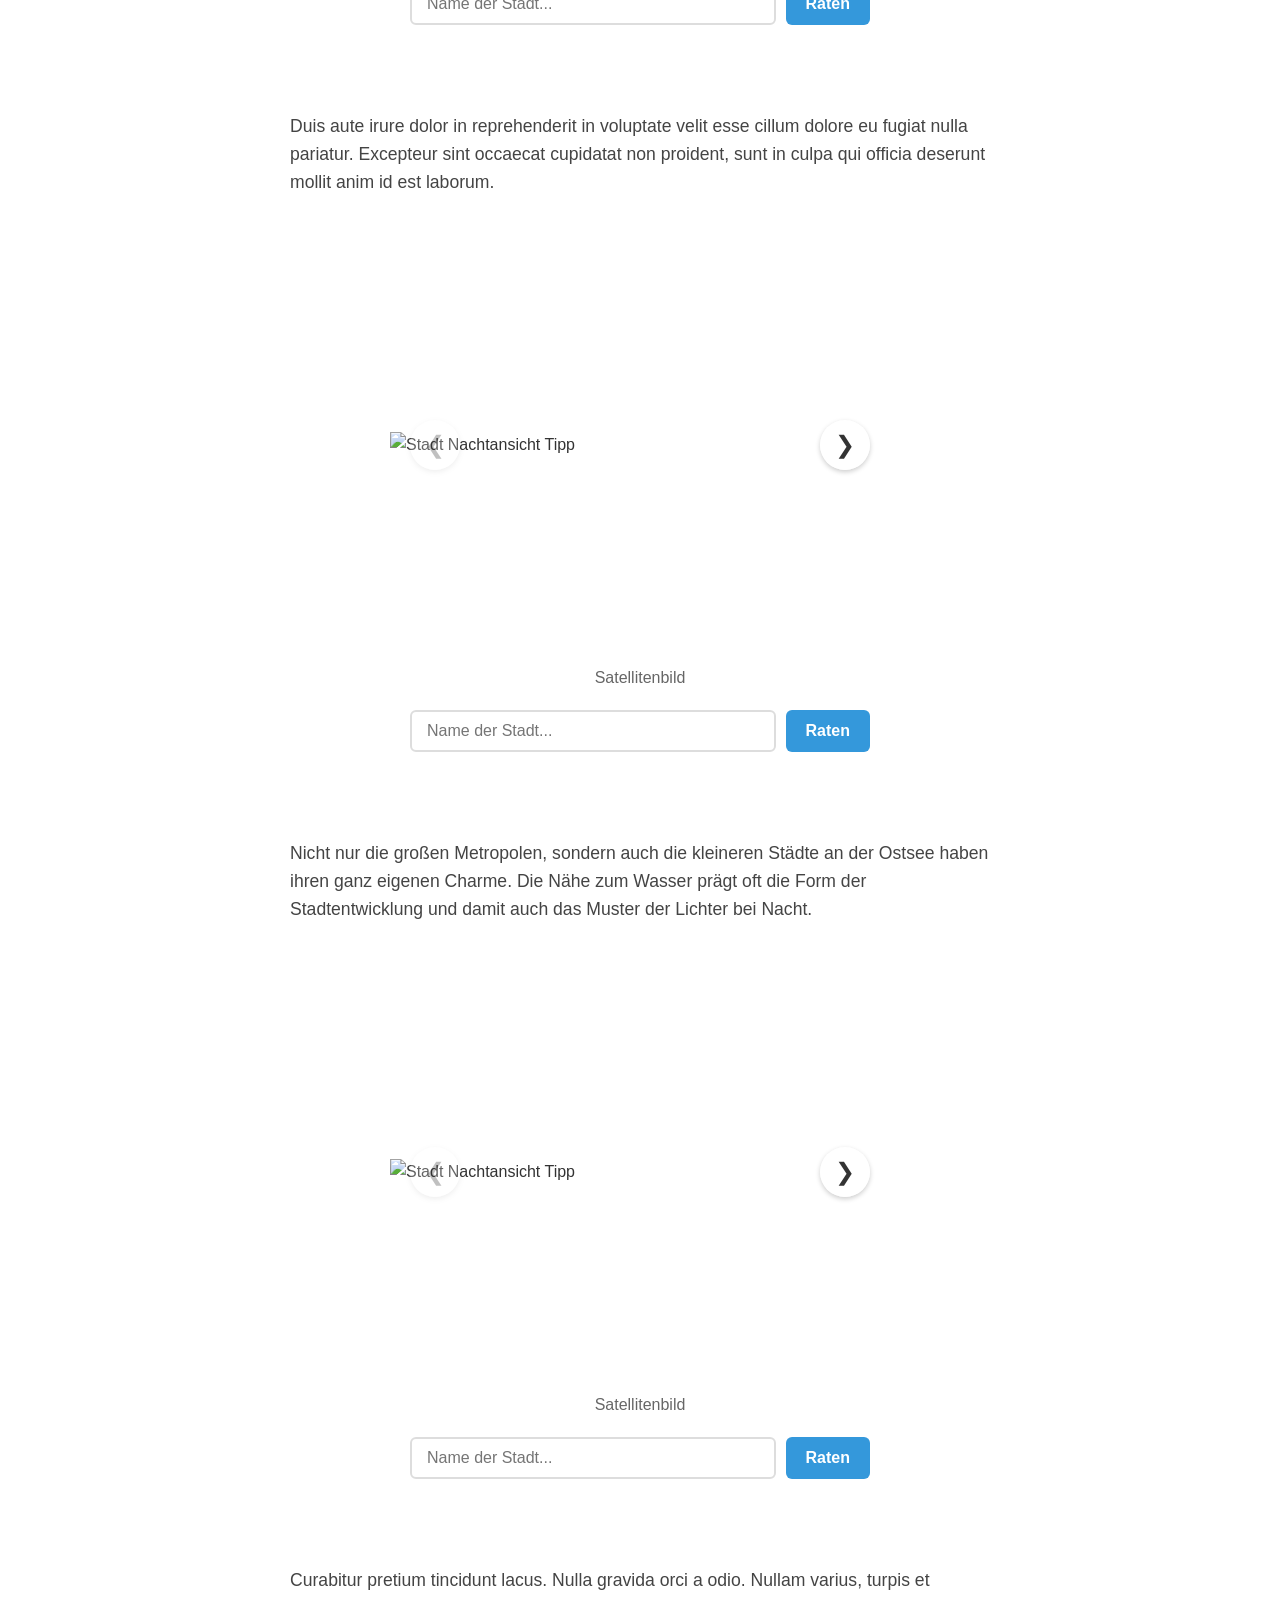
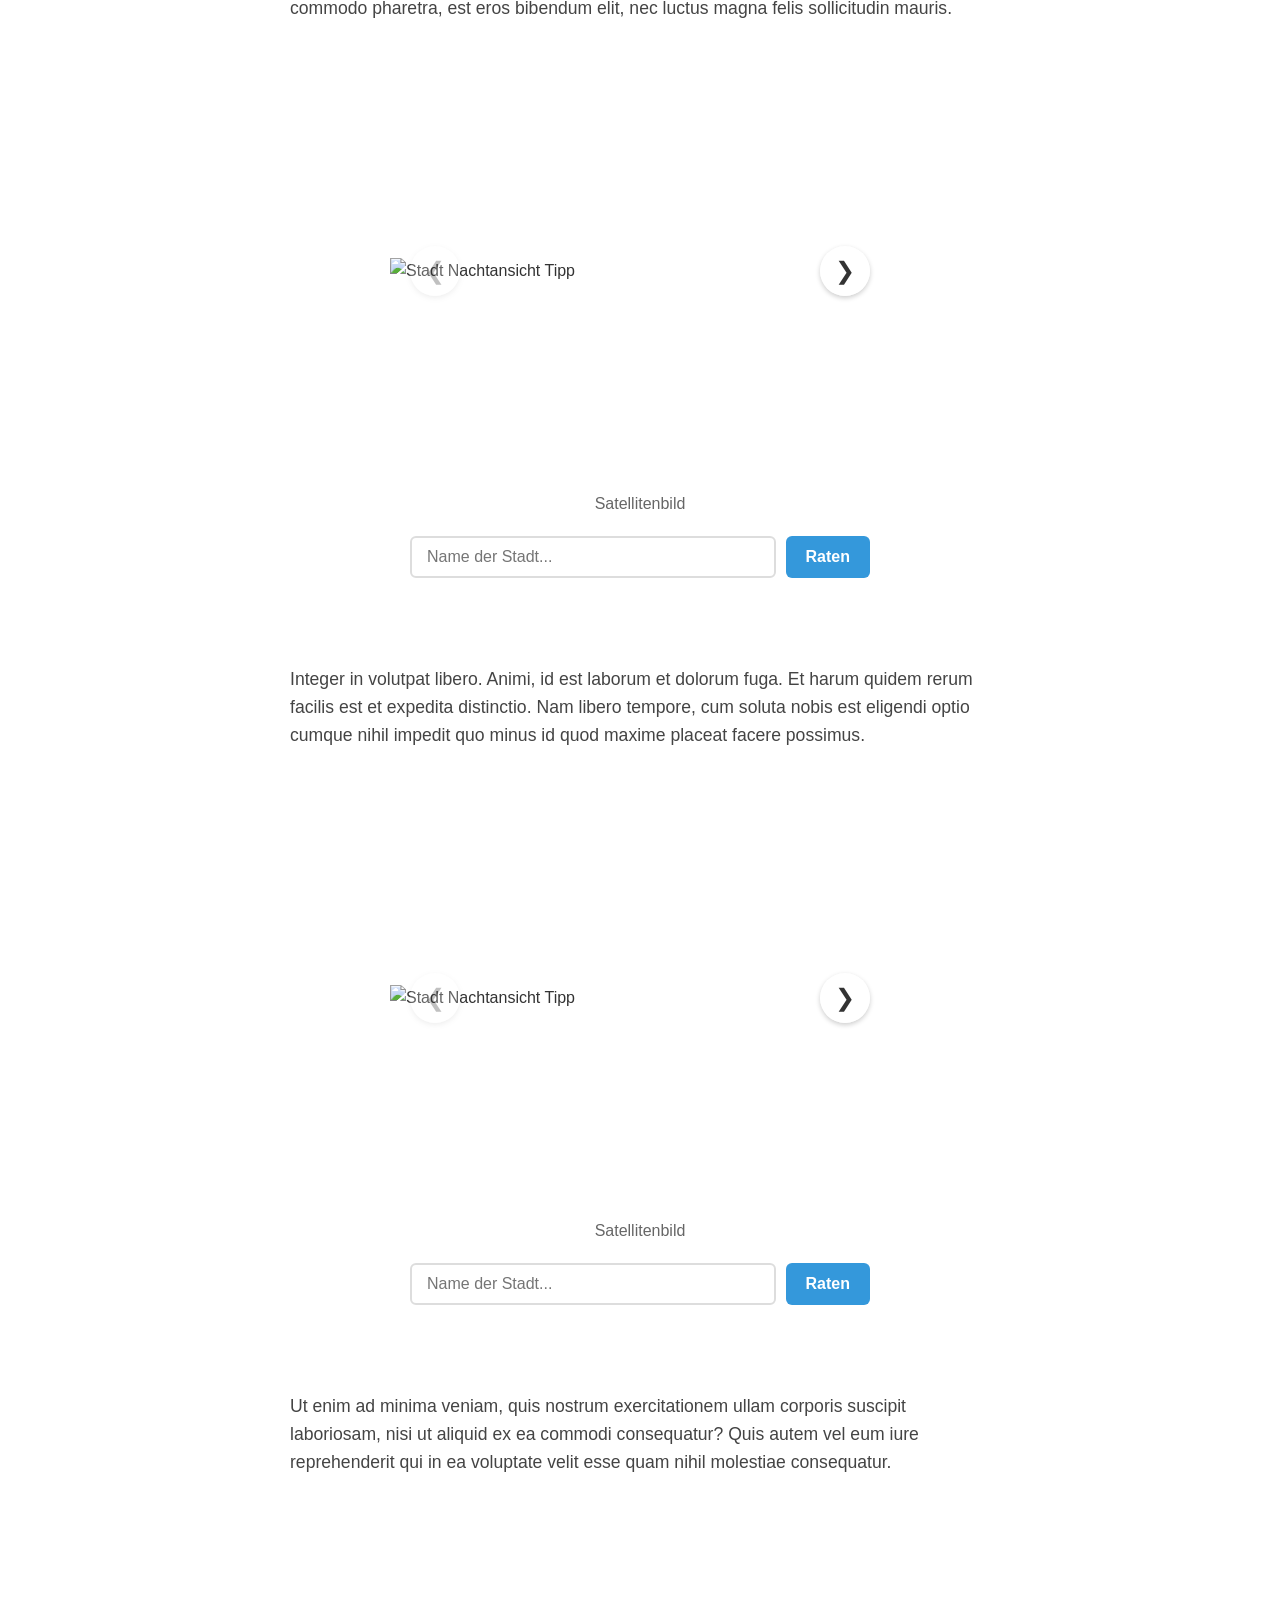
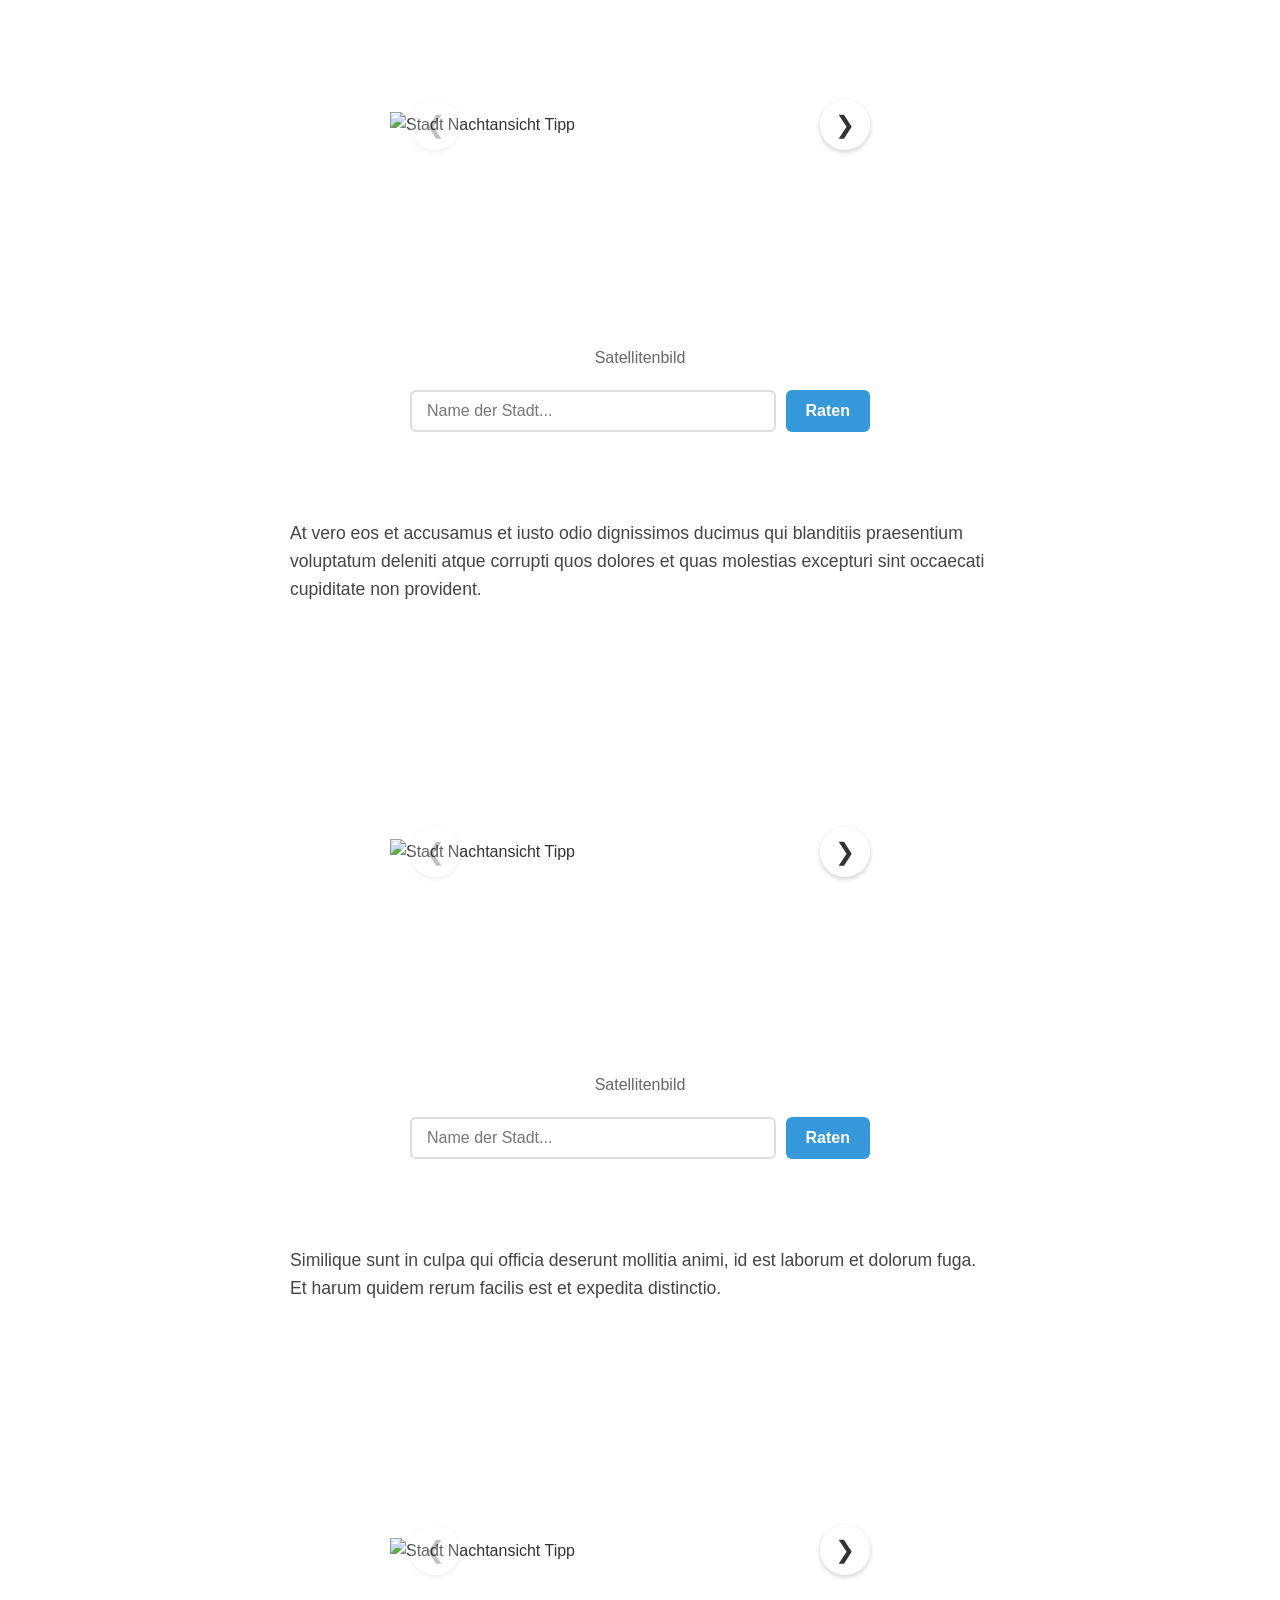
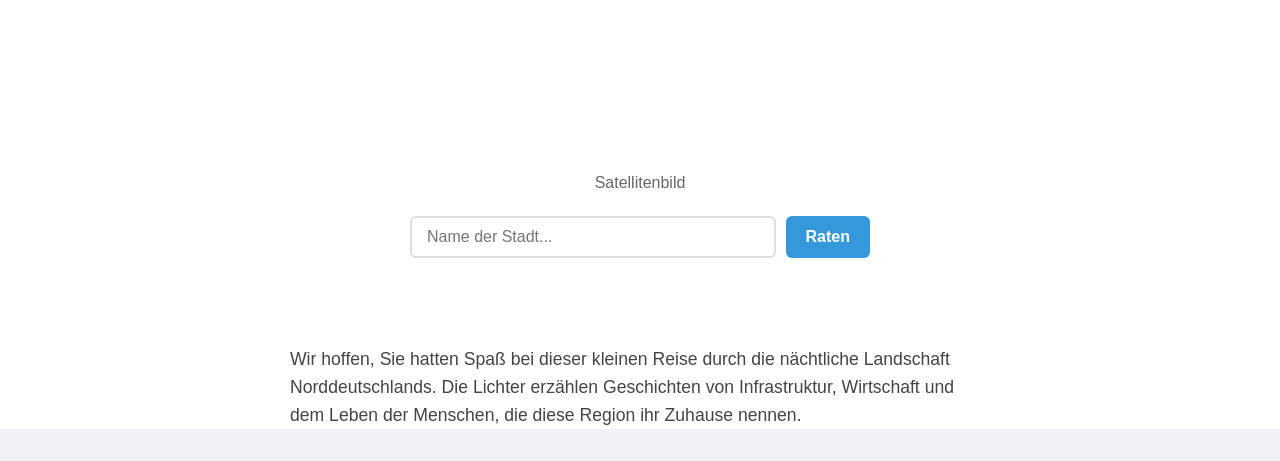
==== commit 232845c5: "..." ====
--- a/docs/index.html
+++ b/docs/index.html
@@ -139,7 +139,6 @@
         // Bremen
         new CityQuiz("quiz-bremen", "Bremen", [
           "https://raw.githubusercontent.com/RobinKohrs/nightlights/refs/heads/main/graphic_output/bremen/bremen_0.png",
-          "https://raw.githubusercontent.com/RobinKohrs/nightlights/refs/heads/main/graphic_output/bremen/bremen_1.png",
           "https://raw.githubusercontent.com/RobinKohrs/nightlights/refs/heads/main/graphic_output/bremen/bremen_2.png",
           "https://raw.githubusercontent.com/RobinKohrs/nightlights/refs/heads/main/graphic_output/bremen/bremen_3.png",
         ]);
@@ -147,7 +146,6 @@
         // Bremerhaven
         new CityQuiz("quiz-bremerhaven", "Bremerhaven", [
           "https://raw.githubusercontent.com/RobinKohrs/nightlights/refs/heads/main/graphic_output/bremerhaven/bremerhaven_0.png",
-          "https://raw.githubusercontent.com/RobinKohrs/nightlights/refs/heads/main/graphic_output/bremerhaven/bremerhaven_1.png",
           "https://raw.githubusercontent.com/RobinKohrs/nightlights/refs/heads/main/graphic_output/bremerhaven/bremerhaven_2.png",
           "https://raw.githubusercontent.com/RobinKohrs/nightlights/refs/heads/main/graphic_output/bremerhaven/bremerhaven_3.png",
         ]);
@@ -155,7 +153,6 @@
         // Hamburg
         new CityQuiz("quiz-hamburg", "Hamburg", [
           "https://raw.githubusercontent.com/RobinKohrs/nightlights/refs/heads/main/graphic_output/hamburg/hamburg_0.png",
-          "https://raw.githubusercontent.com/RobinKohrs/nightlights/refs/heads/main/graphic_output/hamburg/hamburg_1.png",
           "https://raw.githubusercontent.com/RobinKohrs/nightlights/refs/heads/main/graphic_output/hamburg/hamburg_2.png",
           "https://raw.githubusercontent.com/RobinKohrs/nightlights/refs/heads/main/graphic_output/hamburg/hamburg_3.png",
         ]);
@@ -163,7 +160,6 @@
         // Hannover
         new CityQuiz("quiz-hannover", "Hannover", [
           "https://raw.githubusercontent.com/RobinKohrs/nightlights/refs/heads/main/graphic_output/hannover/hannover_0.png",
-          "https://raw.githubusercontent.com/RobinKohrs/nightlights/refs/heads/main/graphic_output/hannover/hannover_1.png",
           "https://raw.githubusercontent.com/RobinKohrs/nightlights/refs/heads/main/graphic_output/hannover/hannover_2.png",
           "https://raw.githubusercontent.com/RobinKohrs/nightlights/refs/heads/main/graphic_output/hannover/hannover_3.png",
         ]);
@@ -171,7 +167,6 @@
         // Kiel
         new CityQuiz("quiz-kiel", "Kiel", [
           "https://raw.githubusercontent.com/RobinKohrs/nightlights/refs/heads/main/graphic_output/kiel/kiel_0.png",
-          "https://raw.githubusercontent.com/RobinKohrs/nightlights/refs/heads/main/graphic_output/kiel/kiel_1.png",
           "https://raw.githubusercontent.com/RobinKohrs/nightlights/refs/heads/main/graphic_output/kiel/kiel_2.png",
           "https://raw.githubusercontent.com/RobinKohrs/nightlights/refs/heads/main/graphic_output/kiel/kiel_3.png",
         ]);
@@ -179,7 +174,6 @@
         // Magdeburg
         new CityQuiz("quiz-magdeburg", "Magdeburg", [
           "https://raw.githubusercontent.com/RobinKohrs/nightlights/refs/heads/main/graphic_output/magdeburg/magdeburg_0.png",
-          "https://raw.githubusercontent.com/RobinKohrs/nightlights/refs/heads/main/graphic_output/magdeburg/magdeburg_1.png",
           "https://raw.githubusercontent.com/RobinKohrs/nightlights/refs/heads/main/graphic_output/magdeburg/magdeburg_2.png",
           "https://raw.githubusercontent.com/RobinKohrs/nightlights/refs/heads/main/graphic_output/magdeburg/magdeburg_3.png",
         ]);
@@ -187,7 +181,6 @@
         // Rostock
         new CityQuiz("quiz-rostock", "Rostock", [
           "https://raw.githubusercontent.com/RobinKohrs/nightlights/refs/heads/main/graphic_output/rostock/rostock_0.png",
-          "https://raw.githubusercontent.com/RobinKohrs/nightlights/refs/heads/main/graphic_output/rostock/rostock_1.png",
           "https://raw.githubusercontent.com/RobinKohrs/nightlights/refs/heads/main/graphic_output/rostock/rostock_2.png",
           "https://raw.githubusercontent.com/RobinKohrs/nightlights/refs/heads/main/graphic_output/rostock/rostock_3.png",
         ]);
@@ -195,7 +188,6 @@
         // Schwerin
         new CityQuiz("quiz-schwerin", "Schwerin", [
           "https://raw.githubusercontent.com/RobinKohrs/nightlights/refs/heads/main/graphic_output/schwerin/schwerin_0.png",
-          "https://raw.githubusercontent.com/RobinKohrs/nightlights/refs/heads/main/graphic_output/schwerin/schwerin_1.png",
           "https://raw.githubusercontent.com/RobinKohrs/nightlights/refs/heads/main/graphic_output/schwerin/schwerin_2.png",
           "https://raw.githubusercontent.com/RobinKohrs/nightlights/refs/heads/main/graphic_output/schwerin/schwerin_3.png",
         ]);
@@ -203,7 +195,6 @@
         // Sylt
         new CityQuiz("quiz-sylt", "Sylt", [
           "https://raw.githubusercontent.com/RobinKohrs/nightlights/refs/heads/main/graphic_output/sylt/sylt_0.png",
-          "https://raw.githubusercontent.com/RobinKohrs/nightlights/refs/heads/main/graphic_output/sylt/sylt_1.png",
           "https://raw.githubusercontent.com/RobinKohrs/nightlights/refs/heads/main/graphic_output/sylt/sylt_2.png",
           "https://raw.githubusercontent.com/RobinKohrs/nightlights/refs/heads/main/graphic_output/sylt/sylt_3.png",
         ]);
